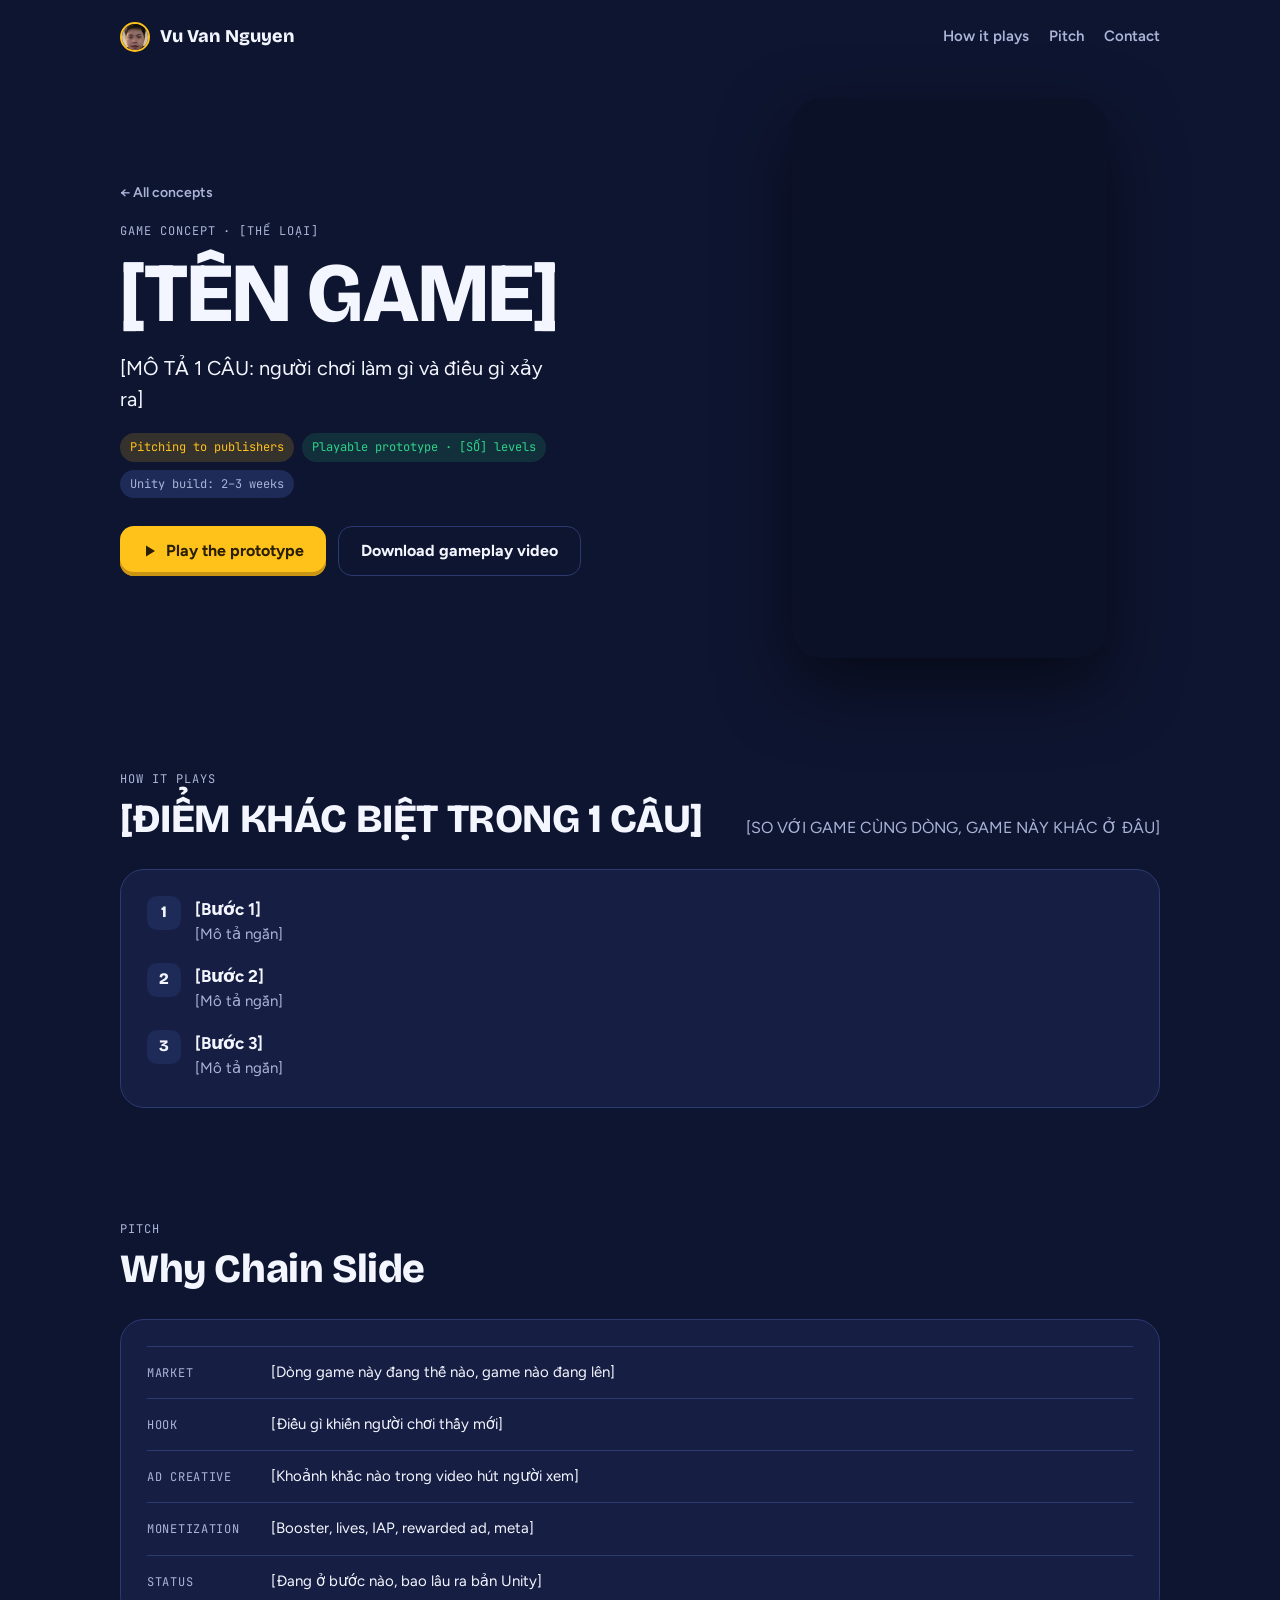
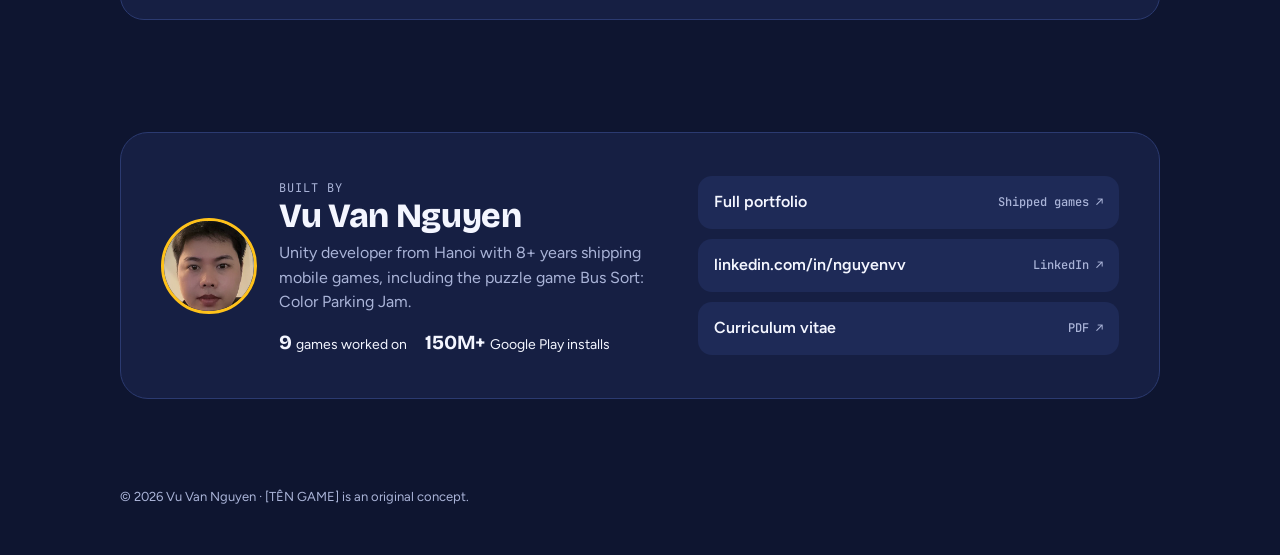
==== _template/index.html @ e4ae1b73 "Restructure portfolio for multiple game concepts - Home lists concepts from assets/concepts.js; each" ====
<!doctype html>
<html lang="en">
<head>
<meta charset="utf-8">
<meta name="viewport" content="width=device-width, initial-scale=1, viewport-fit=cover">
<title>[TÊN GAME] · Vu Van Nguyen</title>
<meta name="description" content="[TÊN GAME]: [MÔ TẢ 1 CÂU]. Gameplay video, playable prototype and pitch.">
<meta name="theme-color" content="#0E1530">
<!-- Demo chưa muốn công khai: bỏ comment dòng dưới và đặt listed: false trong assets/concepts.js -->
<!-- <meta name="robots" content="noindex"> -->
<link rel="icon" href="data:image/svg+xml,%3Csvg xmlns=%27http://www.w3.org/2000/svg%27 viewBox=%270 0 32 32%27%3E%3Crect x=%273%27 y=%273%27 width=%2726%27 height=%2726%27 rx=%277%27 fill=%27%23FF4F86%27/%3E%3Cpath d=%27M9 16h11m-4-5 5 5-5 5%27 stroke=%27white%27 stroke-width=%273%27 fill=%27none%27 stroke-linecap=%27round%27 stroke-linejoin=%27round%27/%3E%3C/svg%3E">
<meta property="og:type" content="website">
<meta property="og:title" content="[TÊN GAME]">
<meta property="og:description" content="[MÔ TẢ 1 CÂU]">
<meta property="og:url" content="https://vunguyenbg.github.io/portfolio/[slug]/">
<meta property="og:image" content="https://vunguyenbg.github.io/portfolio/[slug]/media/og.jpg">
<meta name="twitter:card" content="summary_large_image">
<link rel="preconnect" href="https://fonts.googleapis.com">
<link rel="preconnect" href="https://fonts.gstatic.com" crossorigin>
<link rel="stylesheet" href="https://fonts.googleapis.com/css2?family=Bricolage+Grotesque:opsz,wght@12..96,600;12..96,800&family=Figtree:wght@400;500;600;700&family=JetBrains+Mono:wght@500&display=swap">
<link rel="stylesheet" href="../assets/site.css">
</head>
<body>
<header class="top">
  <div class="wrap">
    <a class="mark" href="../"><img src="../assets/avatar.jpg" alt="" width="30" height="30">Vu Van Nguyen</a>
    <nav class="nav" aria-label="Sections">
      <a href="#how">How it plays</a>
      <a href="#pitch">Pitch</a>
      <a href="#contact">Contact</a>
    </nav>
  </div>
</header>

<main>
  <div class="cp-hero">
    <div class="wrap">
      <div>
        <a class="back" href="../#concepts">← All concepts</a>
        <p class="eyebrow" style="margin-top: 18px;">Game concept · [THỂ LOẠI]</p>
        <h1>[TÊN GAME]</h1>
        <p class="lead">[MÔ TẢ 1 CÂU: người chơi làm gì và điều gì xảy ra]</p>
        <div class="chips">
          <span class="chip pitching">Pitching to publishers</span>
          <span class="chip live">Playable prototype · [SỐ] levels</span>
          <span class="chip">Unity build: 2–3 weeks</span>
        </div>
        <div class="cta">
          <a class="btn btn-primary" href="play/">
            <svg aria-hidden="true" width="16" height="16" viewBox="0 0 16 16"><path d="M4 2.5 L13 8 L4 13.5 Z" fill="currentColor"></path></svg>
            Play the prototype
          </a>
          <a class="btn btn-ghost" href="media/gameplay.mp4" download>Download gameplay video</a>
        </div>
      </div>
      <div class="phone">
        <video poster="media/poster.jpg" autoplay muted loop playsinline preload="metadata" aria-label="[TÊN GAME] gameplay">
          <source src="media/gameplay.webm" type="video/webm">
          <source src="media/gameplay.mp4" type="video/mp4">
        </video>
      </div>
    </div>
  </div>

  <section id="how">
    <div class="wrap">
      <div class="sec-head">
        <div>
          <p class="eyebrow">How it plays</p>
          <h2>[ĐIỂM KHÁC BIỆT TRONG 1 CÂU]</h2>
        </div>
        <p>[SO VỚI GAME CÙNG DÒNG, GAME NÀY KHÁC Ở ĐÂU]</p>
      </div>
      <div class="panel">
        <ol class="steps">
          <li><div><b>[Bước 1]</b><span>[Mô tả ngắn]</span></div></li>
          <li><div><b>[Bước 2]</b><span>[Mô tả ngắn]</span></div></li>
          <li><div><b>[Bước 3]</b><span>[Mô tả ngắn]</span></div></li>
        </ol>
      </div>
    </div>
  </section>

  <section id="pitch">
    <div class="wrap">
      <div class="sec-head">
        <div>
          <p class="eyebrow">Pitch</p>
          <h2>Why Chain Slide</h2>
        </div>
      </div>
      <div class="panel">
        <dl class="facts">
          <div><dt>Market</dt><dd>[Dòng game này đang thế nào, game nào đang lên]</dd></div>
          <div><dt>Hook</dt><dd>[Điều gì khiến người chơi thấy mới]</dd></div>
          <div><dt>Ad creative</dt><dd>[Khoảnh khắc nào trong video hút người xem]</dd></div>
          <div><dt>Monetization</dt><dd>[Booster, lives, IAP, rewarded ad, meta]</dd></div>
          <div><dt>Status</dt><dd>[Đang ở bước nào, bao lâu ra bản Unity]</dd></div>
        </dl>
      </div>
    </div>
  </section>

  <section id="contact">
    <div class="wrap">
      <div class="contact">
        <div class="bio">
          <img src="../assets/avatar.jpg" alt="Vu Van Nguyen" width="96" height="96">
          <div>
            <p class="eyebrow">Built by</p>
            <h2 style="font-size: clamp(26px, 3.2vw, 34px);">Vu Van Nguyen</h2>
            <p>Unity developer from Hanoi with 8+ years shipping mobile games, including the puzzle game Bus Sort: Color Parking Jam.</p>
            <div class="stats-inline"><span><b>9</b>games worked on</span><span><b>150M+</b>Google Play installs</span></div>
          </div>
        </div>
        <div class="links">
          <a href="../"><span>Full portfolio</span><small>Shipped games ↗</small></a>
          <a href="https://www.linkedin.com/in/nguyenvv/" target="_blank" rel="noopener"><span>linkedin.com/in/nguyenvv</span><small>LinkedIn ↗</small></a>
          <a href="https://drive.google.com/file/d/1AQnjB_eqO_epPdv0qfYO_CVVMXGxA_NP/view?usp=drive_link" target="_blank" rel="noopener"><span>Curriculum vitae</span><small>PDF ↗</small></a>
        </div>
      </div>
    </div>
  </section>
</main>

<footer>
  <div class="wrap">© 2026 Vu Van Nguyen · [TÊN GAME] is an original concept.</div>
</footer>

</body>
</html>
---- assets/site.css ----
/* Shared styles for the portfolio home and every game-concept page. One deliberate dark look built from the Chain Slide block colours. */
:root {
  --bg: #0E1530;
  --surface: #161F43;
  --surface-2: #1E2A57;
  --line: #2B3A70;
  --ink: #F4F6FF;
  --muted: #AAB4D8;
  --yellow: #FFC21A;
  --pink: #FF4F86;
  --green: #2ED389;
  --blue: #3D96FF;
  --font-display: "Bricolage Grotesque", "Trebuchet MS", system-ui, sans-serif;
  --font-body: "Figtree", system-ui, -apple-system, "Segoe UI", sans-serif;
  --font-mono: "JetBrains Mono", ui-monospace, "SFMono-Regular", Menlo, monospace;
  color-scheme: dark;
}
* { box-sizing: border-box; }
body {
  margin: 0;
  background: var(--bg);
  color: var(--ink);
  font-family: var(--font-body);
  font-size: 16px;
  line-height: 1.55;
}
a { color: inherit; }
.wrap {
  max-width: 1080px;
  margin: 0 auto;
  padding-left: max(20px, env(safe-area-inset-left, 0px));
  padding-right: max(20px, env(safe-area-inset-right, 0px));
}
h1, h2, h3 { font-family: var(--font-display); margin: 0; text-wrap: balance; letter-spacing: -0.01em; }
p { margin: 0; }
.eyebrow {
  font-family: var(--font-mono);
  font-size: 12px;
  letter-spacing: 0.08em;
  text-transform: uppercase;
  color: var(--muted);
}

/* Top bar */
.top { padding-block: 22px; }
.top .wrap { display: flex; align-items: center; justify-content: space-between; gap: 16px; flex-wrap: wrap; }
.mark { display: flex; align-items: center; gap: 10px; font-family: var(--font-display); font-weight: 800; font-size: 18px; text-decoration: none; }
.mark i { display: inline-block; width: 22px; height: 22px; border-radius: 7px; background: var(--pink); box-shadow: inset 0 -3px 0 rgba(0,0,0,0.25); }
.nav { display: flex; gap: 20px; flex-wrap: wrap; font-size: 15px; font-weight: 600; }
.nav a { text-decoration: none; color: var(--muted); }
.nav a:hover { color: var(--ink); }

/* Hero */
.hero { padding-block: 40px 64px; }
.hero .wrap { display: grid; grid-template-columns: minmax(0, 1.1fr) minmax(0, 1fr); gap: 48px; align-items: center; }
.hero h1 { font-size: clamp(36px, 5.4vw, 60px); line-height: 1.03; font-weight: 800; margin-top: 14px; }
.hero h1 em { font-style: normal; color: var(--yellow); }
.hero .lead { margin-top: 18px; font-size: 18px; color: var(--muted); max-width: 52ch; }
.cta { display: flex; gap: 12px; flex-wrap: wrap; margin-top: 28px; }
.btn {
  display: inline-flex; align-items: center; gap: 8px;
  height: 50px; padding: 0 22px; border-radius: 14px;
  font-weight: 700; font-size: 16px; text-decoration: none;
  border: 0; cursor: pointer; font-family: var(--font-body);
}
.btn-primary { background: var(--yellow); color: #2A1E00; box-shadow: inset 0 -4px 0 #C99512; }
.btn-ghost { background: transparent; color: var(--ink); border: 1.5px solid var(--line); }
.btn-ghost:hover { border-color: var(--muted); }
.me { display: flex; align-items: center; gap: 14px; margin-bottom: 8px; }
.me-name { font-family: var(--font-display); font-weight: 800; font-size: 18px; line-height: 1.2; }
.avatar { width: 64px; height: 64px; border-radius: 50%; object-fit: cover; border: 3px solid var(--yellow); flex: none; background: var(--surface-2); }
.avatar.small { width: 44px; height: 44px; border-width: 2px; }
.btn:focus-visible, a:focus-visible, button:focus-visible { outline: 3px solid var(--yellow); outline-offset: 3px; }

/* Chain slide toy */
.toy {
  background: var(--surface);
  border: 1px solid var(--line);
  border-radius: 24px;
  padding: 22px;
  display: flex; flex-direction: column; gap: 16px;
}
.toy-head { display: flex; justify-content: space-between; align-items: baseline; gap: 12px; flex-wrap: wrap; }
.toy-head b { font-family: var(--font-display); font-size: 18px; }
.lane {
  position: relative;
  display: grid; grid-template-columns: repeat(6, minmax(0, 1fr)); gap: 6px;
  padding: 10px; border-radius: 18px; background: #12204A;
  overflow: hidden;
}
.cell { aspect-ratio: 1; border-radius: 10px; background: #1C3166; }
.blk {
  position: absolute; top: 10px;
  border-radius: 12px;
  display: flex; align-items: center; justify-content: center;
  box-shadow: inset 0 -6px 0 rgba(0,0,0,0.22);
  transition: transform 0.38s cubic-bezier(.3,.7,.3,1), opacity 0.3s;
  cursor: pointer; border: 0; padding: 0;
}
.blk svg { width: 55%; height: 55%; }
.blk.y { background: var(--yellow); }
.blk.p { background: var(--pink); }
.blk.b { background: var(--blue); }
.blk.gone { opacity: 0; }
.toy-foot { display: flex; justify-content: space-between; align-items: center; gap: 12px; flex-wrap: wrap; font-size: 14px; color: var(--muted); }
.toy-foot button { background: var(--surface-2); color: var(--ink); border: 0; border-radius: 10px; height: 38px; padding: 0 14px; font-weight: 700; font-family: var(--font-body); cursor: pointer; }
.combo { font-family: var(--font-display); font-weight: 800; color: var(--yellow); font-size: 18px; min-height: 1.4em; }

/* Section */
section { padding-block: 56px; }
.sec-head { display: flex; justify-content: space-between; align-items: end; gap: 16px; flex-wrap: wrap; margin-bottom: 28px; }
.sec-head h2 { font-size: clamp(28px, 3.6vw, 40px); font-weight: 800; line-height: 1.1; margin-top: 8px; }
.sec-head p { color: var(--muted); max-width: 46ch; }

/* Featured */
.feature {
  display: grid; grid-template-columns: minmax(0, 1.2fr) minmax(0, 1fr); gap: 0;
  border-radius: 26px; overflow: hidden; border: 1px solid var(--line); background: var(--surface);
}
.feature-art { position: relative; display: flex; align-items: center; justify-content: center; padding: 28px; background: radial-gradient(120% 80% at 50% 30%, #1D3470 0%, #13234F 70%); }
.feature-art video { display: block; height: 520px; max-height: 70vh; max-width: 100%; aspect-ratio: 9 / 16; border-radius: 26px; border: 6px solid #0B1126; box-shadow: 0 24px 60px rgba(0,0,0,0.45); background: #0B1126; object-fit: cover; }
.feature-body { padding: 30px; display: flex; flex-direction: column; gap: 18px; }
.chips { display: flex; gap: 8px; flex-wrap: wrap; }
.chip { font-family: var(--font-mono); font-size: 12px; padding: 5px 10px; border-radius: 999px; background: var(--surface-2); color: var(--muted); }
.chip.live { background: rgba(46,211,137,0.14); color: var(--green); }
.feature h3 { font-size: 32px; font-weight: 800; }
.feature .one { font-size: 18px; }
.facts { display: grid; gap: 14px; margin: 0; }
.facts div { display: grid; grid-template-columns: 112px minmax(0, 1fr); gap: 12px; padding-top: 14px; border-top: 1px solid var(--line); }
.facts dt { font-family: var(--font-mono); font-size: 12px; text-transform: uppercase; letter-spacing: 0.06em; color: var(--muted); padding-top: 3px; }
.facts dd { margin: 0; font-size: 15px; }

/* Numbers */
.numbers { display: grid; grid-template-columns: repeat(4, minmax(0, 1fr)); gap: 12px; }
.num { padding: 18px 20px; border-radius: 18px; background: var(--surface); border: 1px solid var(--line); }
.num b { display: block; font-family: var(--font-display); font-size: clamp(24px, 2.6vw, 34px); white-space: nowrap; font-weight: 800; line-height: 1.1; font-variant-numeric: tabular-nums; }
.num span { color: var(--muted); font-size: 14px; }

/* Games */
.note { font-size: 14px; color: var(--muted); border-left: 0; margin-bottom: 20px; }
.games { display: grid; grid-template-columns: repeat(3, minmax(0, 1fr)); gap: 16px; }
.game { border-radius: 20px; background: var(--surface); border: 1px solid var(--line); overflow: hidden; display: flex; flex-direction: column; }
.thumb { aspect-ratio: 16 / 9; position: relative; overflow: hidden; }
.thumb svg { position: absolute; inset: 0; width: 100%; height: 100%; }
.thumb .shot { position: absolute; inset: 0; width: 100%; height: 100%; object-fit: cover; display: block; }
.thumb .shot.contain { object-fit: contain; background: #F4F6FF; }
.thumb .icon { position: absolute; left: 12px; bottom: 12px; width: 52px; height: 52px; border-radius: 13px; border: 2px solid rgba(255,255,255,0.9); box-shadow: 0 6px 16px rgba(0,0,0,0.45); background: #13234F; object-fit: cover; }
.thumb .icon.solo { left: 50%; top: 50%; bottom: auto; width: 96px; height: 96px; border-radius: 22px; transform: translate(-50%, -50%); }
.game-body { padding: 16px 18px 18px; display: flex; flex-direction: column; gap: 8px; flex: 1; }
.game h3 { font-size: 19px; font-weight: 800; line-height: 1.2; }
.tags { display: flex; gap: 6px; flex-wrap: wrap; }
.tag { font-family: var(--font-mono); font-size: 11px; padding: 3px 8px; border-radius: 6px; background: var(--surface-2); color: var(--muted); }
.tag.dl { background: rgba(255,194,26,0.16); color: var(--yellow); }
.role { font-size: 14px; color: var(--muted); }
.store { margin-top: auto; padding-top: 6px; font-size: 14px; font-weight: 700; color: var(--blue); text-decoration: none; display: inline-flex; gap: 6px; align-items: center; }
.store:hover { text-decoration: underline; }
.store.none { color: var(--muted); font-weight: 500; }

/* Skills */
.skills { display: grid; grid-template-columns: repeat(3, minmax(0, 1fr)); gap: 16px; }
.skill { padding: 22px; border-radius: 20px; background: var(--surface); border: 1px solid var(--line); }
.skill h3 { font-size: 20px; font-weight: 800; display: flex; align-items: center; gap: 10px; }
.skill h3 i { width: 14px; height: 14px; border-radius: 4px; display: inline-block; }
.skill ul { margin: 12px 0 0; padding: 0; list-style: none; display: grid; gap: 6px; color: var(--muted); }

/* Contact */
.contact { border-radius: 28px; padding: 40px; background: var(--surface); border: 1px solid var(--line); display: grid; grid-template-columns: minmax(0, 1.2fr) minmax(0, 1fr); gap: 32px; align-items: center; }
.contact h2 { font-size: clamp(28px, 3.6vw, 40px); font-weight: 800; line-height: 1.1; }
.contact p { color: var(--muted); margin-top: 12px; }
.links { display: grid; gap: 10px; }
.links a, .links div { display: flex; justify-content: space-between; align-items: center; gap: 12px; padding: 14px 16px; border-radius: 14px; background: var(--surface-2); text-decoration: none; font-weight: 600; }
.links a:hover { background: #26346A; }
.links small { font-family: var(--font-mono); font-size: 12px; color: var(--muted); font-weight: 500; }
footer { padding-block: 32px 48px; color: var(--muted); font-size: 13px; }

@media (max-width: 860px) {
  .hero .wrap, .feature, .contact { grid-template-columns: minmax(0, 1fr); }
  .feature-art video { height: 440px; }
  .games, .skills { grid-template-columns: repeat(2, minmax(0, 1fr)); }
  .numbers { grid-template-columns: repeat(2, minmax(0, 1fr)); }
}
@media (max-width: 560px) {
  .games, .skills { grid-template-columns: minmax(0, 1fr); }
  .contact { padding: 26px; }
  .feature-body { padding: 22px; }
  .facts div { grid-template-columns: minmax(0, 1fr); gap: 4px; }
  .hero { padding-block: 16px 40px; }
}
@media (prefers-reduced-motion: reduce) {
  .blk { transition: none; }
}

/* Header mark with avatar */
.mark img { width: 30px; height: 30px; border-radius: 50%; object-fit: cover; border: 2px solid var(--yellow); }

/* Hero stats card (home) */
.stats-card { background: var(--surface); border: 1px solid var(--line); border-radius: 24px; padding: 22px; display: grid; grid-template-columns: repeat(2, minmax(0, 1fr)); gap: 12px; }
.stats-card .num { background: var(--surface-2); border: 0; }

/* Concept cards (home) */
.concepts { display: grid; grid-template-columns: repeat(auto-fill, minmax(min(100%, 460px), 1fr)); gap: 16px; }
.concept { display: grid; grid-template-columns: 150px minmax(0, 1fr); gap: 20px; padding: 18px; border-radius: 22px; background: var(--surface); border: 1px solid var(--line); text-decoration: none; transition: border-color 0.2s, transform 0.2s; }
.concept:hover { border-color: var(--muted); transform: translateY(-2px); }
.concept-art { aspect-ratio: 9 / 16; border-radius: 16px; overflow: hidden; border: 4px solid #0B1126; background: #13234F; }
.concept-art img { width: 100%; height: 100%; object-fit: cover; display: block; }
.concept-body { display: flex; flex-direction: column; gap: 10px; min-width: 0; padding-top: 4px; }
.concept h3 { font-size: 26px; font-weight: 800; line-height: 1.1; }
.concept p { color: var(--muted); font-size: 15px; }
.concept .go { margin-top: auto; font-weight: 700; color: var(--yellow); }
.chip.pitching { background: rgba(255,194,26,0.16); color: var(--yellow); }
.chip.dev { background: rgba(61,150,255,0.16); color: var(--blue); }
.chip.paused { background: var(--surface-2); color: var(--muted); }

/* Concept page */
.back { display: inline-flex; align-items: center; gap: 8px; font-size: 14px; font-weight: 600; color: var(--muted); text-decoration: none; }
.back:hover { color: var(--ink); }
.cp-hero { padding-block: 24px 56px; }
.cp-hero .wrap { display: grid; grid-template-columns: minmax(0, 1.15fr) minmax(0, 0.85fr); gap: 48px; align-items: center; }
.cp-hero h1 { font-size: clamp(44px, 7vw, 84px); line-height: 0.98; font-weight: 800; margin-top: 12px; }
.cp-hero .lead { margin-top: 18px; font-size: 20px; max-width: 34ch; }
.cp-hero .chips { margin-top: 18px; }
.phone { display: flex; justify-content: center; }
.phone video, .phone img { display: block; height: 560px; max-height: 72vh; max-width: 100%; aspect-ratio: 9 / 16; border-radius: 30px; border: 7px solid #0B1126; box-shadow: 0 28px 70px rgba(0,0,0,0.5); background: #0B1126; object-fit: cover; }
.split { display: grid; grid-template-columns: minmax(0, 1fr) minmax(0, 1fr); gap: 24px; align-items: start; }
.panel { background: var(--surface); border: 1px solid var(--line); border-radius: 24px; padding: 26px; }
.steps { margin: 0; padding: 0; list-style: none; display: grid; gap: 16px; counter-reset: step; }
.steps li { display: grid; grid-template-columns: 34px minmax(0, 1fr); gap: 14px; align-items: start; }
.steps li::before { counter-increment: step; content: counter(step); display: grid; place-items: center; width: 34px; height: 34px; border-radius: 10px; background: var(--surface-2); font-family: var(--font-display); font-weight: 800; }
.steps b { display: block; font-size: 17px; }
.steps span { color: var(--muted); font-size: 15px; }
.bio { display: grid; grid-template-columns: 96px minmax(0, 1fr); gap: 22px; align-items: center; }
.bio img { width: 96px; height: 96px; border-radius: 50%; object-fit: cover; border: 3px solid var(--yellow); }
.bio p { color: var(--muted); margin-top: 6px; }
.bio .stats-inline { display: flex; gap: 18px; flex-wrap: wrap; margin-top: 12px; font-size: 14px; }
.bio .stats-inline b { font-family: var(--font-display); font-size: 20px; color: var(--ink); margin-right: 4px; }

@media (max-width: 860px) {
  .cp-hero .wrap, .split { grid-template-columns: minmax(0, 1fr); }
  .phone video, .phone img { height: 480px; }
}
@media (max-width: 560px) {
  .concept { grid-template-columns: 110px minmax(0, 1fr); gap: 14px; }
  .concept h3 { font-size: 22px; }
  .stats-card { padding: 14px; gap: 10px; }
  .bio { grid-template-columns: 72px minmax(0, 1fr); gap: 16px; }
  .bio img { width: 72px; height: 72px; }
  .panel { padding: 20px; }
}
.stats-card .num b { white-space: normal; font-size: clamp(22px, 2.2vw, 30px); }
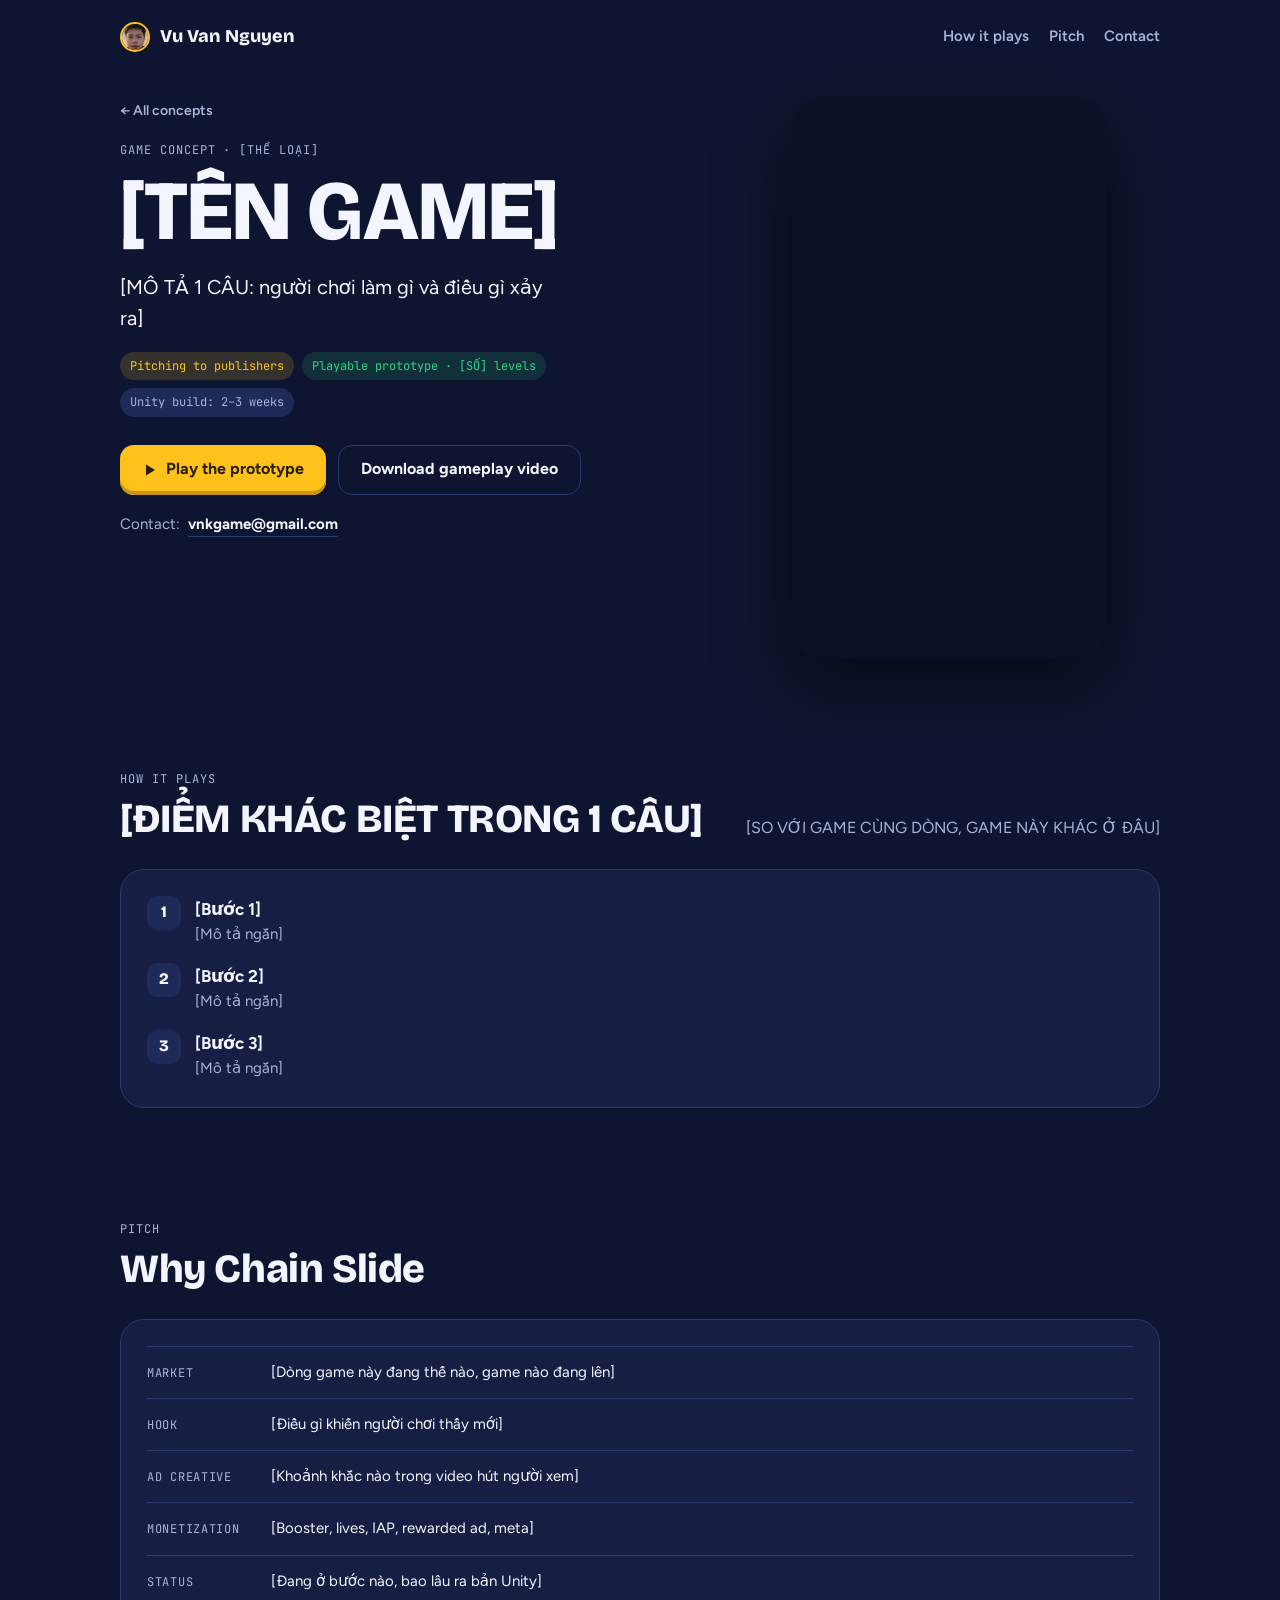
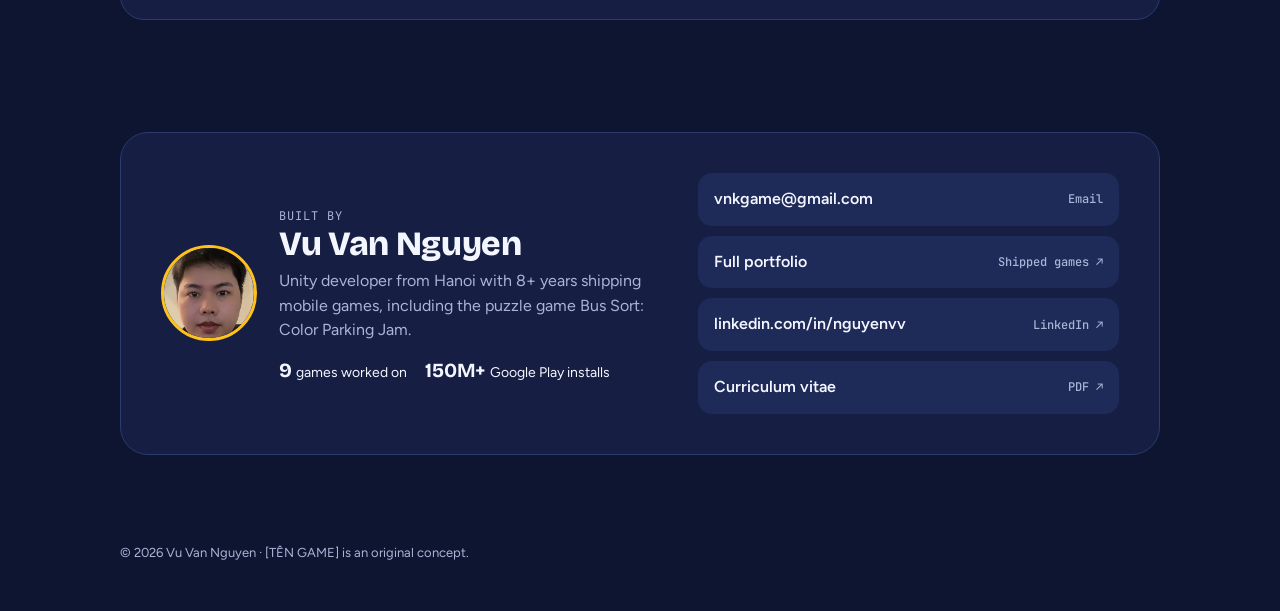
==== commit 5339b28a: "Put the product first: featured concept on home, email, mobile action bar Co-Authored-By: Claude Opu" ====
--- a/_template/index.html
+++ b/_template/index.html
@@ -20,7 +20,7 @@
 <link rel="stylesheet" href="https://fonts.googleapis.com/css2?family=Bricolage+Grotesque:opsz,wght@12..96,600;12..96,800&family=Figtree:wght@400;500;600;700&family=JetBrains+Mono:wght@500&display=swap">
 <link rel="stylesheet" href="../assets/site.css">
 </head>
-<body>
+<body class="has-actionbar">
 <header class="top">
   <div class="wrap">
     <a class="mark" href="../"><img src="../assets/avatar.jpg" alt="" width="30" height="30">Vu Van Nguyen</a>
@@ -35,11 +35,13 @@
 <main>
   <div class="cp-hero">
     <div class="wrap">
-      <div>
+      <div class="cp-head">
         <a class="back" href="../#concepts">← All concepts</a>
         <p class="eyebrow" style="margin-top: 18px;">Game concept · [THỂ LOẠI]</p>
         <h1>[TÊN GAME]</h1>
         <p class="lead">[MÔ TẢ 1 CÂU: người chơi làm gì và điều gì xảy ra]</p>
+      </div>
+      <div class="cp-meta">
         <div class="chips">
           <span class="chip pitching">Pitching to publishers</span>
           <span class="chip live">Playable prototype · [SỐ] levels</span>
@@ -52,6 +54,7 @@
           </a>
           <a class="btn btn-ghost" href="media/gameplay.mp4" download>Download gameplay video</a>
         </div>
+        <p class="mail">Contact: <a href="mailto:vnkgame@gmail.com?subject=[TÊN%20GAME]">vnkgame@gmail.com</a></p>
       </div>
       <div class="phone">
         <video poster="media/poster.jpg" autoplay muted loop playsinline preload="metadata" aria-label="[TÊN GAME] gameplay">
@@ -114,6 +117,7 @@
           </div>
         </div>
         <div class="links">
+          <a href="mailto:vnkgame@gmail.com"><span>vnkgame@gmail.com</span><small>Email</small></a>
           <a href="../"><span>Full portfolio</span><small>Shipped games ↗</small></a>
           <a href="https://www.linkedin.com/in/nguyenvv/" target="_blank" rel="noopener"><span>linkedin.com/in/nguyenvv</span><small>LinkedIn ↗</small></a>
           <a href="https://drive.google.com/file/d/1AQnjB_eqO_epPdv0qfYO_CVVMXGxA_NP/view?usp=drive_link" target="_blank" rel="noopener"><span>Curriculum vitae</span><small>PDF ↗</small></a>
@@ -123,6 +127,11 @@
   </section>
 </main>
 
+<nav class="actionbar" aria-label="Quick actions">
+  <a class="btn btn-primary" href="play/">Play prototype</a>
+  <a class="btn btn-ghost" href="mailto:vnkgame@gmail.com">Email me</a>
+</nav>
+
 <footer>
   <div class="wrap">© 2026 Vu Van Nguyen · [TÊN GAME] is an original concept.</div>
 </footer>
--- a/assets/site.css
+++ b/assets/site.css
@@ -247,3 +247,38 @@
   .panel { padding: 20px; }
 }
 .stats-card .num b { white-space: normal; font-size: clamp(22px, 2.2vw, 30px); }
+
+/* ---- Product-first hero (home featured concept + concept pages) ---- */
+.cp-hero .wrap { grid-template-areas: "head phone" "meta phone"; grid-template-rows: auto 1fr; row-gap: 0; }
+.cp-head { grid-area: head; align-self: end; }
+.cp-meta { grid-area: meta; align-self: start; }
+.cp-hero .phone { grid-area: phone; }
+.mail { display: inline-flex; align-items: center; gap: 8px; margin-top: 18px; font-size: 15px; color: var(--muted); }
+.mail a { color: var(--ink); font-weight: 700; text-decoration: none; border-bottom: 1px solid var(--line); }
+.mail a:hover { border-color: var(--yellow); }
+.byline { display: inline-flex; align-items: center; gap: 10px; margin-top: 18px; font-size: 14px; color: var(--muted); text-decoration: none; }
+.byline img { width: 28px; height: 28px; border-radius: 50%; object-fit: cover; border: 2px solid var(--yellow); }
+.byline b { color: var(--ink); }
+.numbers-strip { padding-block: 0 24px; }
+
+/* Sticky action bar on phones: Play + Email always one tap away */
+.actionbar { display: none; }
+@media (max-width: 860px) {
+  .cp-hero { padding-block: 8px 40px; }
+  .cp-hero .wrap { grid-template-areas: "head" "phone" "meta"; grid-template-rows: auto; row-gap: 18px; }
+  .cp-hero h1 { font-size: clamp(40px, 12vw, 56px); }
+  .cp-hero .lead { font-size: 17px; margin-top: 10px; }
+  .phone video, .phone img { height: min(56vh, 460px); border-radius: 24px; border-width: 5px; }
+  .actionbar {
+    display: flex; gap: 10px; position: fixed; left: 0; right: 0; bottom: 0; z-index: 50;
+    padding: 10px max(16px, env(safe-area-inset-right, 0px)) calc(10px + env(safe-area-inset-bottom, 0px)) max(16px, env(safe-area-inset-left, 0px));
+    background: rgba(14, 21, 48, 0.94); border-top: 1px solid var(--line);
+    backdrop-filter: blur(8px); -webkit-backdrop-filter: blur(8px);
+  }
+  .actionbar .btn { flex: 1; justify-content: center; height: 48px; }
+  body.has-actionbar footer { padding-bottom: 96px; }
+}
+@media (max-width: 560px) {
+  .top { padding-block: 14px; }
+  .top .nav { display: none; }
+}
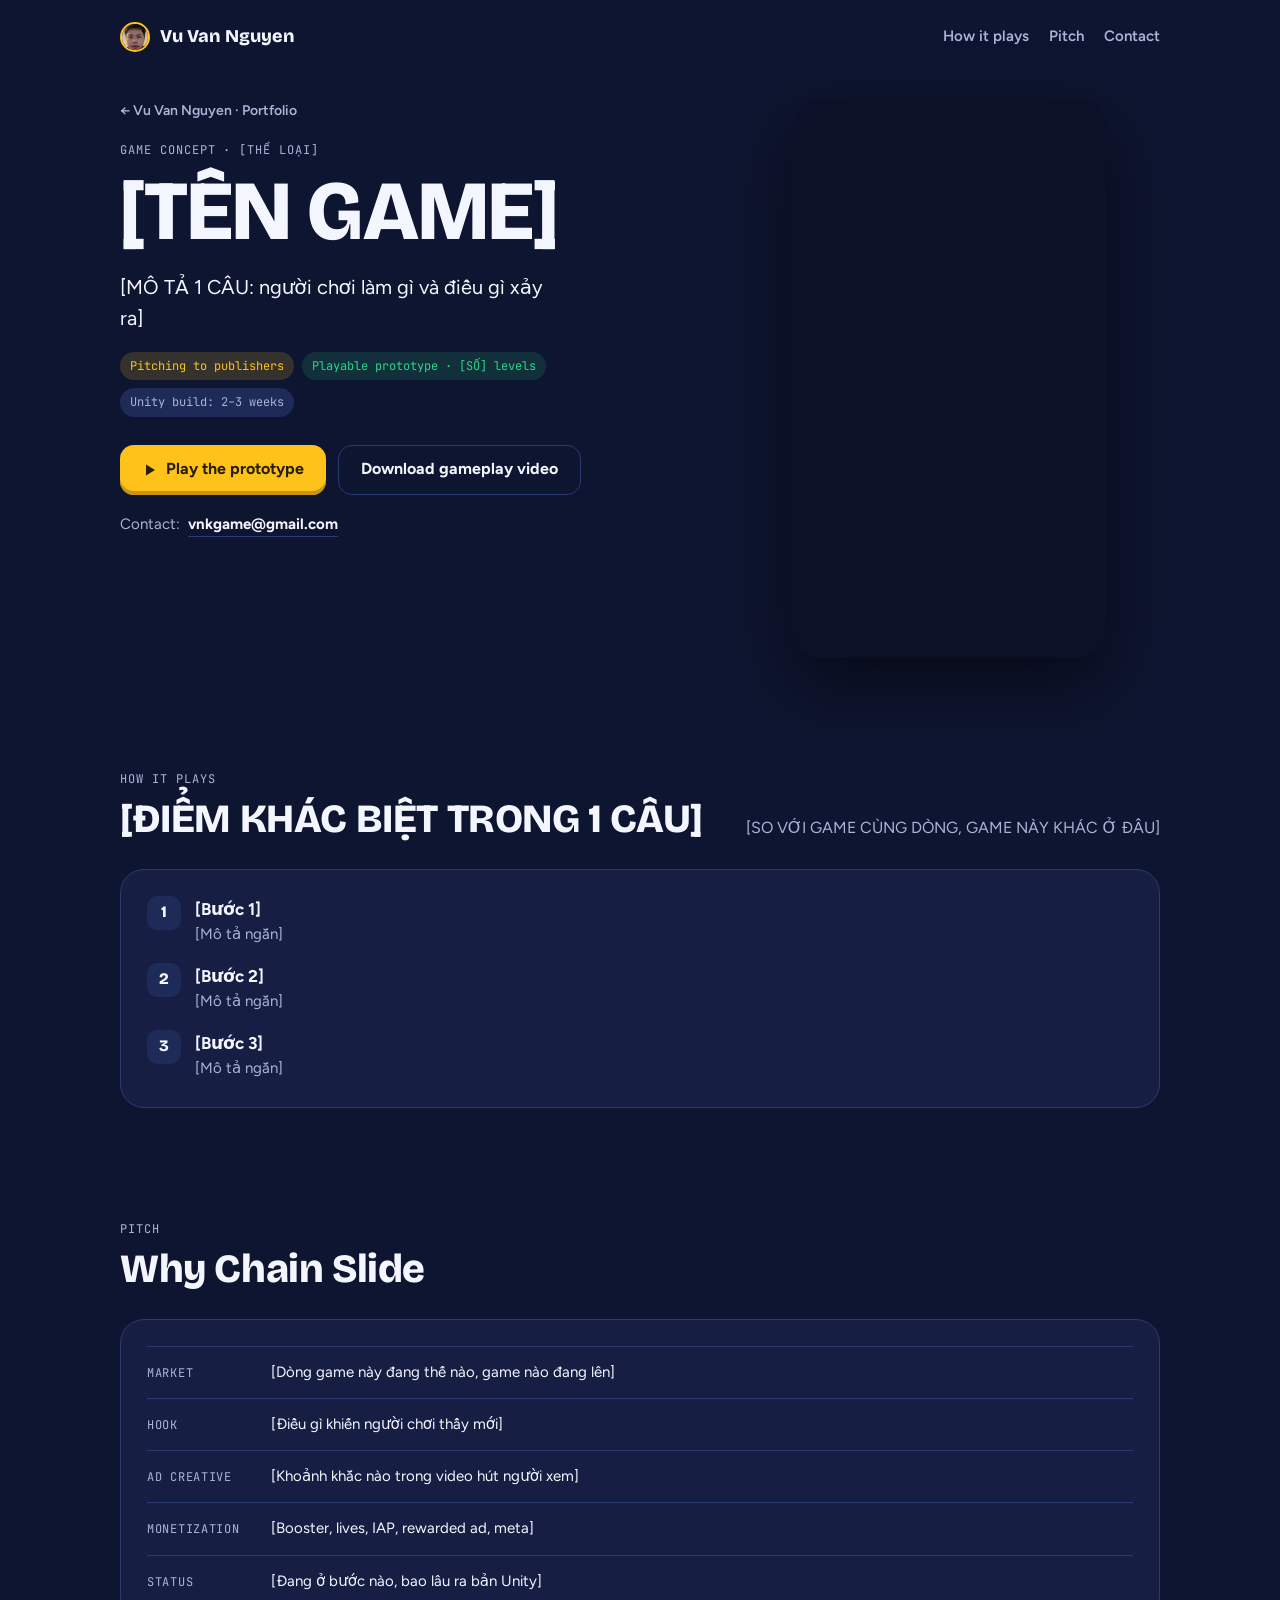
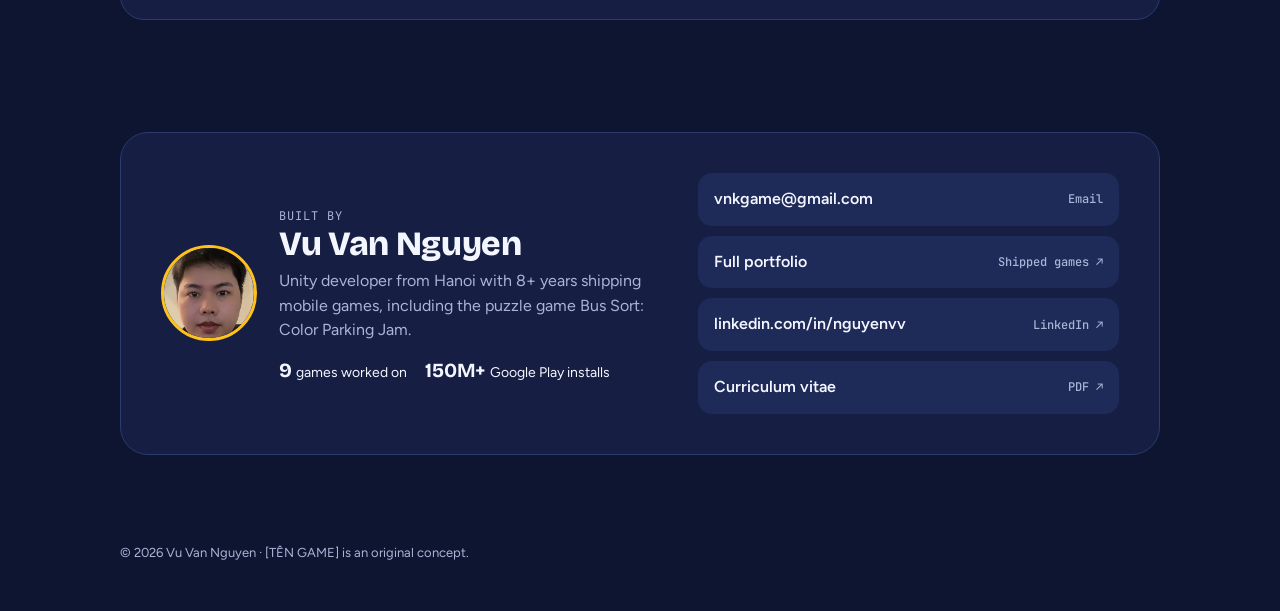
==== commit c1cf5cad: "Keep game pages unlisted behind hard-to-guess links - Move each game to p/<name>-<code>/ with noinde" ====
--- a/_template/index.html
+++ b/_template/index.html
@@ -5,6 +5,8 @@
 <meta name="viewport" content="width=device-width, initial-scale=1, viewport-fit=cover">
 <title>[TÊN GAME] · Vu Van Nguyen</title>
 <meta name="description" content="[TÊN GAME]: [MÔ TẢ 1 CÂU]. Gameplay video, playable prototype and pitch.">
+<!-- Trang game riêng: không cho Google tìm thấy. Chỉ xóa dòng dưới nếu muốn công khai game. -->
+<meta name="robots" content="noindex, nofollow">
 <meta name="theme-color" content="#0E1530">
 <!-- Demo chưa muốn công khai: bỏ comment dòng dưới và đặt listed: false trong assets/concepts.js -->
 <!-- <meta name="robots" content="noindex"> -->
@@ -12,18 +14,18 @@
 <meta property="og:type" content="website">
 <meta property="og:title" content="[TÊN GAME]">
 <meta property="og:description" content="[MÔ TẢ 1 CÂU]">
-<meta property="og:url" content="https://vunguyenbg.github.io/portfolio/[slug]/">
-<meta property="og:image" content="https://vunguyenbg.github.io/portfolio/[slug]/media/og.jpg">
+<meta property="og:url" content="https://vunguyenbg.github.io/portfolio/p/[slug]/">
+<meta property="og:image" content="https://vunguyenbg.github.io/portfolio/p/[slug]/media/og.jpg">
 <meta name="twitter:card" content="summary_large_image">
 <link rel="preconnect" href="https://fonts.googleapis.com">
 <link rel="preconnect" href="https://fonts.gstatic.com" crossorigin>
 <link rel="stylesheet" href="https://fonts.googleapis.com/css2?family=Bricolage+Grotesque:opsz,wght@12..96,600;12..96,800&family=Figtree:wght@400;500;600;700&family=JetBrains+Mono:wght@500&display=swap">
-<link rel="stylesheet" href="../assets/site.css">
+<link rel="stylesheet" href="../../assets/site.css">
 </head>
 <body class="has-actionbar">
 <header class="top">
   <div class="wrap">
-    <a class="mark" href="../"><img src="../assets/avatar.jpg" alt="" width="30" height="30">Vu Van Nguyen</a>
+    <a class="mark" href="../../"><img src="../../assets/avatar.jpg" alt="" width="30" height="30">Vu Van Nguyen</a>
     <nav class="nav" aria-label="Sections">
       <a href="#how">How it plays</a>
       <a href="#pitch">Pitch</a>
@@ -36,7 +38,7 @@
   <div class="cp-hero">
     <div class="wrap">
       <div class="cp-head">
-        <a class="back" href="../#concepts">← All concepts</a>
+        <a class="back" href="../../">← Vu Van Nguyen · Portfolio</a>
         <p class="eyebrow" style="margin-top: 18px;">Game concept · [THỂ LOẠI]</p>
         <h1>[TÊN GAME]</h1>
         <p class="lead">[MÔ TẢ 1 CÂU: người chơi làm gì và điều gì xảy ra]</p>
@@ -108,7 +110,7 @@
     <div class="wrap">
       <div class="contact">
         <div class="bio">
-          <img src="../assets/avatar.jpg" alt="Vu Van Nguyen" width="96" height="96">
+          <img src="../../assets/avatar.jpg" alt="Vu Van Nguyen" width="96" height="96">
           <div>
             <p class="eyebrow">Built by</p>
             <h2 style="font-size: clamp(26px, 3.2vw, 34px);">Vu Van Nguyen</h2>
@@ -118,7 +120,7 @@
         </div>
         <div class="links">
           <a href="mailto:vnkgame@gmail.com"><span>vnkgame@gmail.com</span><small>Email</small></a>
-          <a href="../"><span>Full portfolio</span><small>Shipped games ↗</small></a>
+          <a href="../../"><span>Full portfolio</span><small>Shipped games ↗</small></a>
           <a href="https://www.linkedin.com/in/nguyenvv/" target="_blank" rel="noopener"><span>linkedin.com/in/nguyenvv</span><small>LinkedIn ↗</small></a>
           <a href="https://drive.google.com/file/d/1AQnjB_eqO_epPdv0qfYO_CVVMXGxA_NP/view?usp=drive_link" target="_blank" rel="noopener"><span>Curriculum vitae</span><small>PDF ↗</small></a>
         </div>
